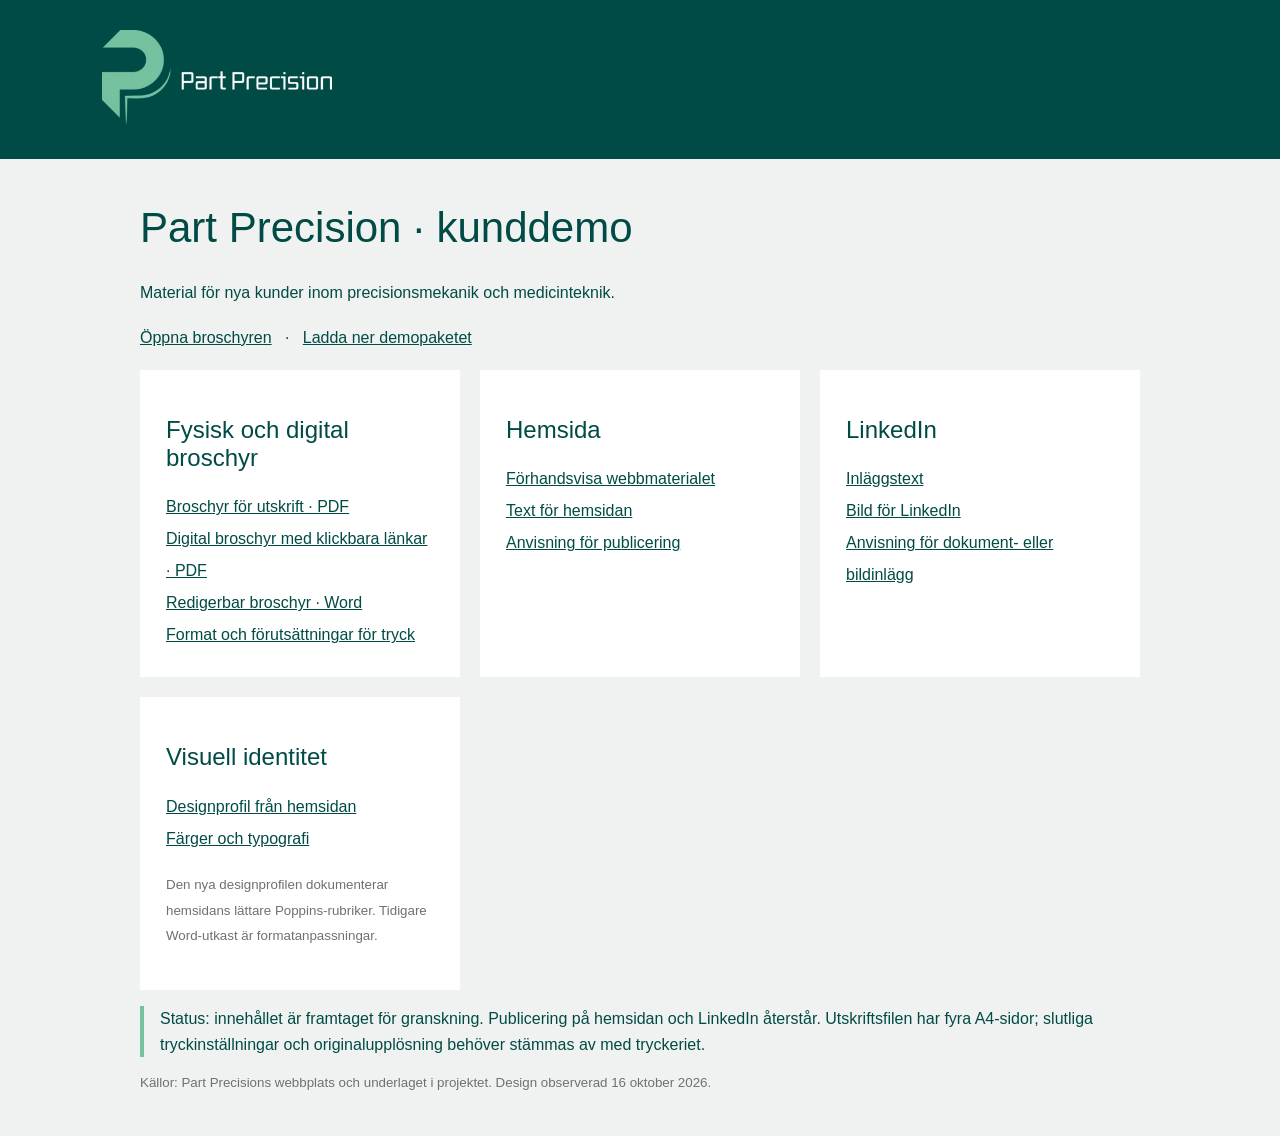
==== index.html @ 2785ad27 "Publicera Part Precision kunddemo och marknadsmaterial" ====
<!doctype html><html lang="sv"><meta charset="utf-8"><meta name="viewport" content="width=device-width,initial-scale=1"><title>Part Precision – kunddemo</title><meta name="robots" content="noindex,nofollow"><style>html{scroll-behavior:smooth}body{margin:0;background:#f0f2f1;color:#004b45;font-family:Arial,sans-serif}header{background:#004b45;padding:30px 8%}header img{width:230px}main{max-width:1000px;margin:45px auto;padding:0 24px}h1{font-size:42px;font-weight:400}h2{font-size:24px;font-weight:400}.grid{display:grid;grid-template-columns:repeat(auto-fit,minmax(280px,1fr));gap:20px}article{padding:26px;background:white}a{color:#004b45;line-height:2}p{line-height:1.6}.note{border-left:4px solid #76c1a0;padding-left:16px}small{color:#707070}</style><header><img src="logo-horizontal-light.png" alt="Part Precision"></header><main><h1>Part Precision · kunddemo</h1><p>Material för nya kunder inom precisionsmekanik och medicinteknik.</p><p><a href="broschyr-digital.pdf">Öppna broschyren</a> &nbsp; · &nbsp; <a href="Part_Precision_demopaket.zip">Ladda ner demopaketet</a></p><div class="grid"><article><h2>Fysisk och digital broschyr</h2><a href="broschyr-utskrift.pdf">Broschyr för utskrift · PDF</a><br><a href="broschyr-digital.pdf">Digital broschyr med klickbara länkar · PDF</a><br><a href="broschyr-redigerbar.docx">Redigerbar broschyr · Word</a><br><a href="om-utskrift-och-tryck.txt">Format och förutsättningar för tryck</a></article><article><h2>Hemsida</h2><a href="webbpreview.html">Förhandsvisa webbmaterialet</a><br><a href="webbtext.txt">Text för hemsidan</a><br><a href="hemsida-publicering.txt">Anvisning för publicering</a></article><article><h2>LinkedIn</h2><a href="linkedin-text.txt">Inläggstext</a><br><a href="linkedin-bild.png">Bild för LinkedIn</a><br><a href="linkedin-publicering.txt">Anvisning för dokument- eller bildinlägg</a></article><article><h2>Visuell identitet</h2><a href="designprofil.md">Designprofil från hemsidan</a><br><a href="tokens.css">Färger och typografi</a><br><p><small>Den nya designprofilen dokumenterar hemsidans lättare Poppins-rubriker. Tidigare Word-utkast är formatanpassningar.</small></p></article></div><p class="note">Status: innehållet är framtaget för granskning. Publicering på hemsidan och LinkedIn återstår. Utskriftsfilen har fyra A4-sidor; slutliga tryckinställningar och originalupplösning behöver stämmas av med tryckeriet.</p><small>Källor: Part Precisions webbplats och underlaget i projektet. Design observerad 16 oktober 2026.</small></main></html>
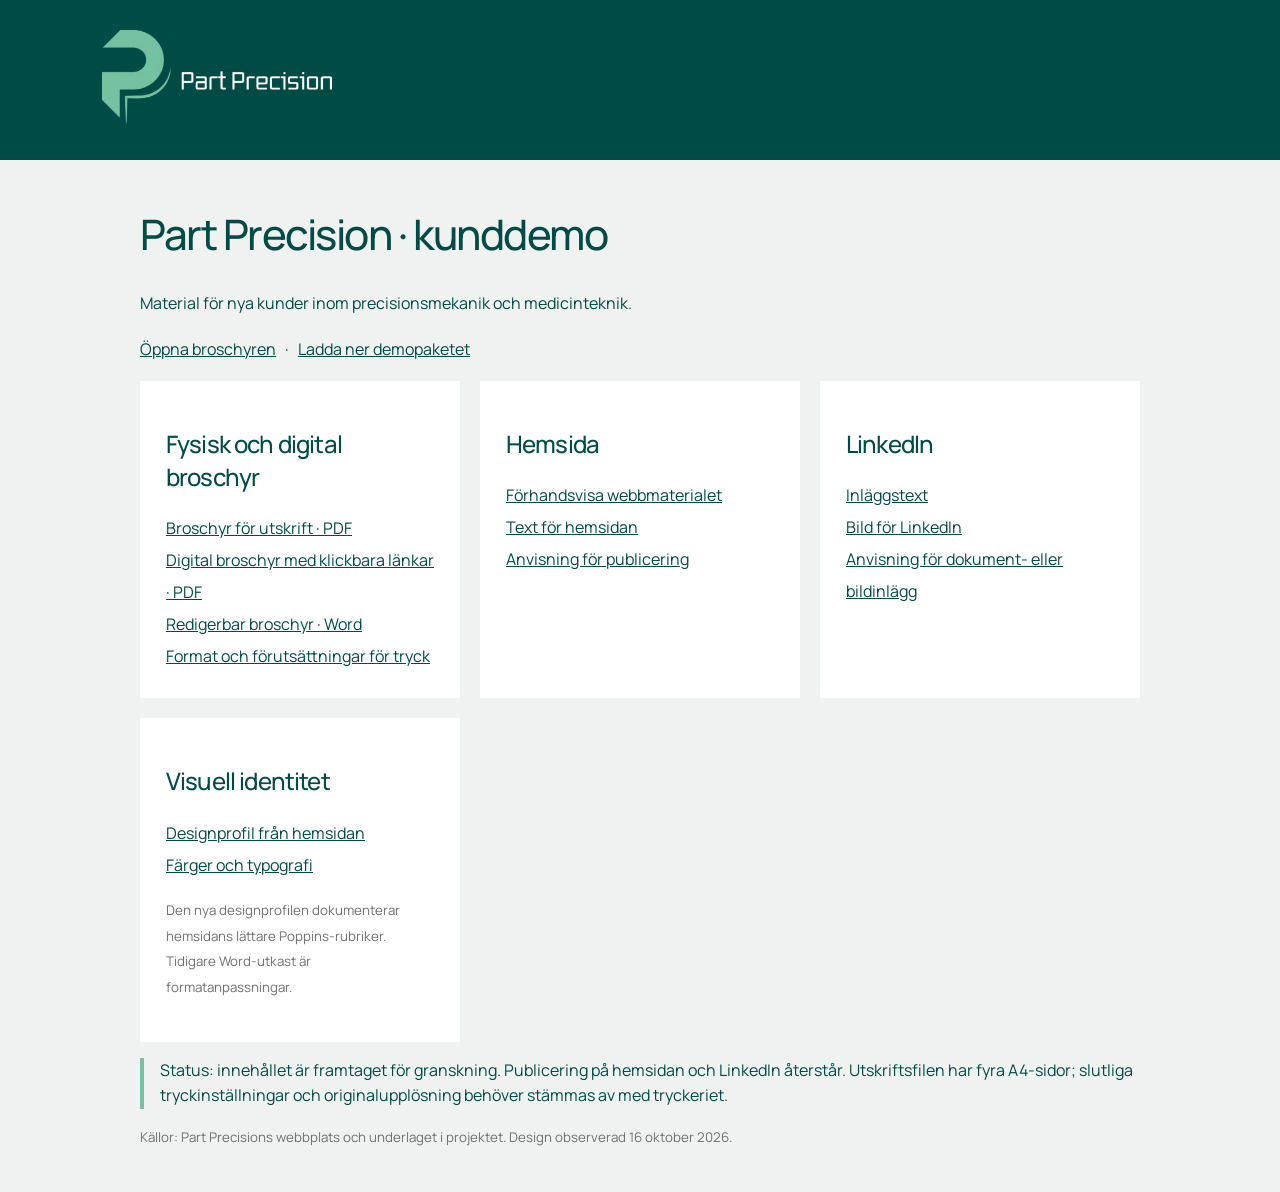
==== commit 7f7fc8d6: "Update web typography to Manrope" ====
--- a/index.html
+++ b/index.html
@@ -1 +1 @@
-<!doctype html><html lang="sv"><meta charset="utf-8"><meta name="viewport" content="width=device-width,initial-scale=1"><title>Part Precision – kunddemo</title><meta name="robots" content="noindex,nofollow"><style>html{scroll-behavior:smooth}body{margin:0;background:#f0f2f1;color:#004b45;font-family:Arial,sans-serif}header{background:#004b45;padding:30px 8%}header img{width:230px}main{max-width:1000px;margin:45px auto;padding:0 24px}h1{font-size:42px;font-weight:400}h2{font-size:24px;font-weight:400}.grid{display:grid;grid-template-columns:repeat(auto-fit,minmax(280px,1fr));gap:20px}article{padding:26px;background:white}a{color:#004b45;line-height:2}p{line-height:1.6}.note{border-left:4px solid #76c1a0;padding-left:16px}small{color:#707070}</style><header><img src="logo-horizontal-light.png" alt="Part Precision"></header><main><h1>Part Precision · kunddemo</h1><p>Material för nya kunder inom precisionsmekanik och medicinteknik.</p><p><a href="broschyr-digital.pdf">Öppna broschyren</a> &nbsp; · &nbsp; <a href="Part_Precision_demopaket.zip">Ladda ner demopaketet</a></p><div class="grid"><article><h2>Fysisk och digital broschyr</h2><a href="broschyr-utskrift.pdf">Broschyr för utskrift · PDF</a><br><a href="broschyr-digital.pdf">Digital broschyr med klickbara länkar · PDF</a><br><a href="broschyr-redigerbar.docx">Redigerbar broschyr · Word</a><br><a href="om-utskrift-och-tryck.txt">Format och förutsättningar för tryck</a></article><article><h2>Hemsida</h2><a href="webbpreview.html">Förhandsvisa webbmaterialet</a><br><a href="webbtext.txt">Text för hemsidan</a><br><a href="hemsida-publicering.txt">Anvisning för publicering</a></article><article><h2>LinkedIn</h2><a href="linkedin-text.txt">Inläggstext</a><br><a href="linkedin-bild.png">Bild för LinkedIn</a><br><a href="linkedin-publicering.txt">Anvisning för dokument- eller bildinlägg</a></article><article><h2>Visuell identitet</h2><a href="designprofil.md">Designprofil från hemsidan</a><br><a href="tokens.css">Färger och typografi</a><br><p><small>Den nya designprofilen dokumenterar hemsidans lättare Poppins-rubriker. Tidigare Word-utkast är formatanpassningar.</small></p></article></div><p class="note">Status: innehållet är framtaget för granskning. Publicering på hemsidan och LinkedIn återstår. Utskriftsfilen har fyra A4-sidor; slutliga tryckinställningar och originalupplösning behöver stämmas av med tryckeriet.</p><small>Källor: Part Precisions webbplats och underlaget i projektet. Design observerad 16 oktober 2026.</small></main></html>+<!doctype html><html lang="sv"><meta charset="utf-8"><meta name="viewport" content="width=device-width,initial-scale=1"><title>Part Precision – kunddemo</title><meta name="robots" content="noindex,nofollow"><link rel="preconnect" href="https://fonts.googleapis.com"><link rel="preconnect" href="https://fonts.gstatic.com" crossorigin><link href="https://fonts.googleapis.com/css2?family=Manrope:wght@400;500;600&display=swap" rel="stylesheet"><link rel="stylesheet" href="typography.css"><style>html{scroll-behavior:smooth}body{margin:0;background:#f0f2f1;color:#004b45;font-family:var(--pp-font)}header{background:#004b45;padding:30px 8%}header img{width:230px}main{max-width:1000px;margin:45px auto;padding:0 24px}h1{font-size:42px;font-weight:500}h2{font-size:24px;font-weight:500}.grid{display:grid;grid-template-columns:repeat(auto-fit,minmax(280px,1fr));gap:20px}article{padding:26px;background:white}a{color:#004b45;line-height:2}p{line-height:1.6}.note{border-left:4px solid #76c1a0;padding-left:16px}small{color:#707070}</style><header><img src="logo-horizontal-light.png" alt="Part Precision"></header><main><h1>Part Precision · kunddemo</h1><p>Material för nya kunder inom precisionsmekanik och medicinteknik.</p><p><a href="broschyr-digital.pdf">Öppna broschyren</a> &nbsp; · &nbsp; <a href="Part_Precision_demopaket.zip">Ladda ner demopaketet</a></p><div class="grid"><article><h2>Fysisk och digital broschyr</h2><a href="broschyr-utskrift.pdf">Broschyr för utskrift · PDF</a><br><a href="broschyr-digital.pdf">Digital broschyr med klickbara länkar · PDF</a><br><a href="broschyr-redigerbar.docx">Redigerbar broschyr · Word</a><br><a href="om-utskrift-och-tryck.txt">Format och förutsättningar för tryck</a></article><article><h2>Hemsida</h2><a href="webbpreview.html">Förhandsvisa webbmaterialet</a><br><a href="webbtext.txt">Text för hemsidan</a><br><a href="hemsida-publicering.txt">Anvisning för publicering</a></article><article><h2>LinkedIn</h2><a href="linkedin-text.txt">Inläggstext</a><br><a href="linkedin-bild.png">Bild för LinkedIn</a><br><a href="linkedin-publicering.txt">Anvisning för dokument- eller bildinlägg</a></article><article><h2>Visuell identitet</h2><a href="designprofil.md">Designprofil från hemsidan</a><br><a href="tokens.css">Färger och typografi</a><br><p><small>Den nya designprofilen dokumenterar hemsidans lättare Poppins-rubriker. Tidigare Word-utkast är formatanpassningar.</small></p></article></div><p class="note">Status: innehållet är framtaget för granskning. Publicering på hemsidan och LinkedIn återstår. Utskriftsfilen har fyra A4-sidor; slutliga tryckinställningar och originalupplösning behöver stämmas av med tryckeriet.</p><small>Källor: Part Precisions webbplats och underlaget i projektet. Design observerad 16 oktober 2026.</small></main></html>
--- a/typography.css
+++ b/typography.css
@@ -0,0 +1,13 @@
+/* Typography chosen for the web demo. */
+:root {
+  --pp-font: 'Manrope', 'Avenir Next', Arial, sans-serif;
+}
+body {
+  font-family: var(--pp-font);
+  font-weight: 400;
+  -webkit-font-smoothing: antialiased;
+}
+h1, h2, h3 {
+  letter-spacing: -0.035em;
+  font-weight: 500;
+}
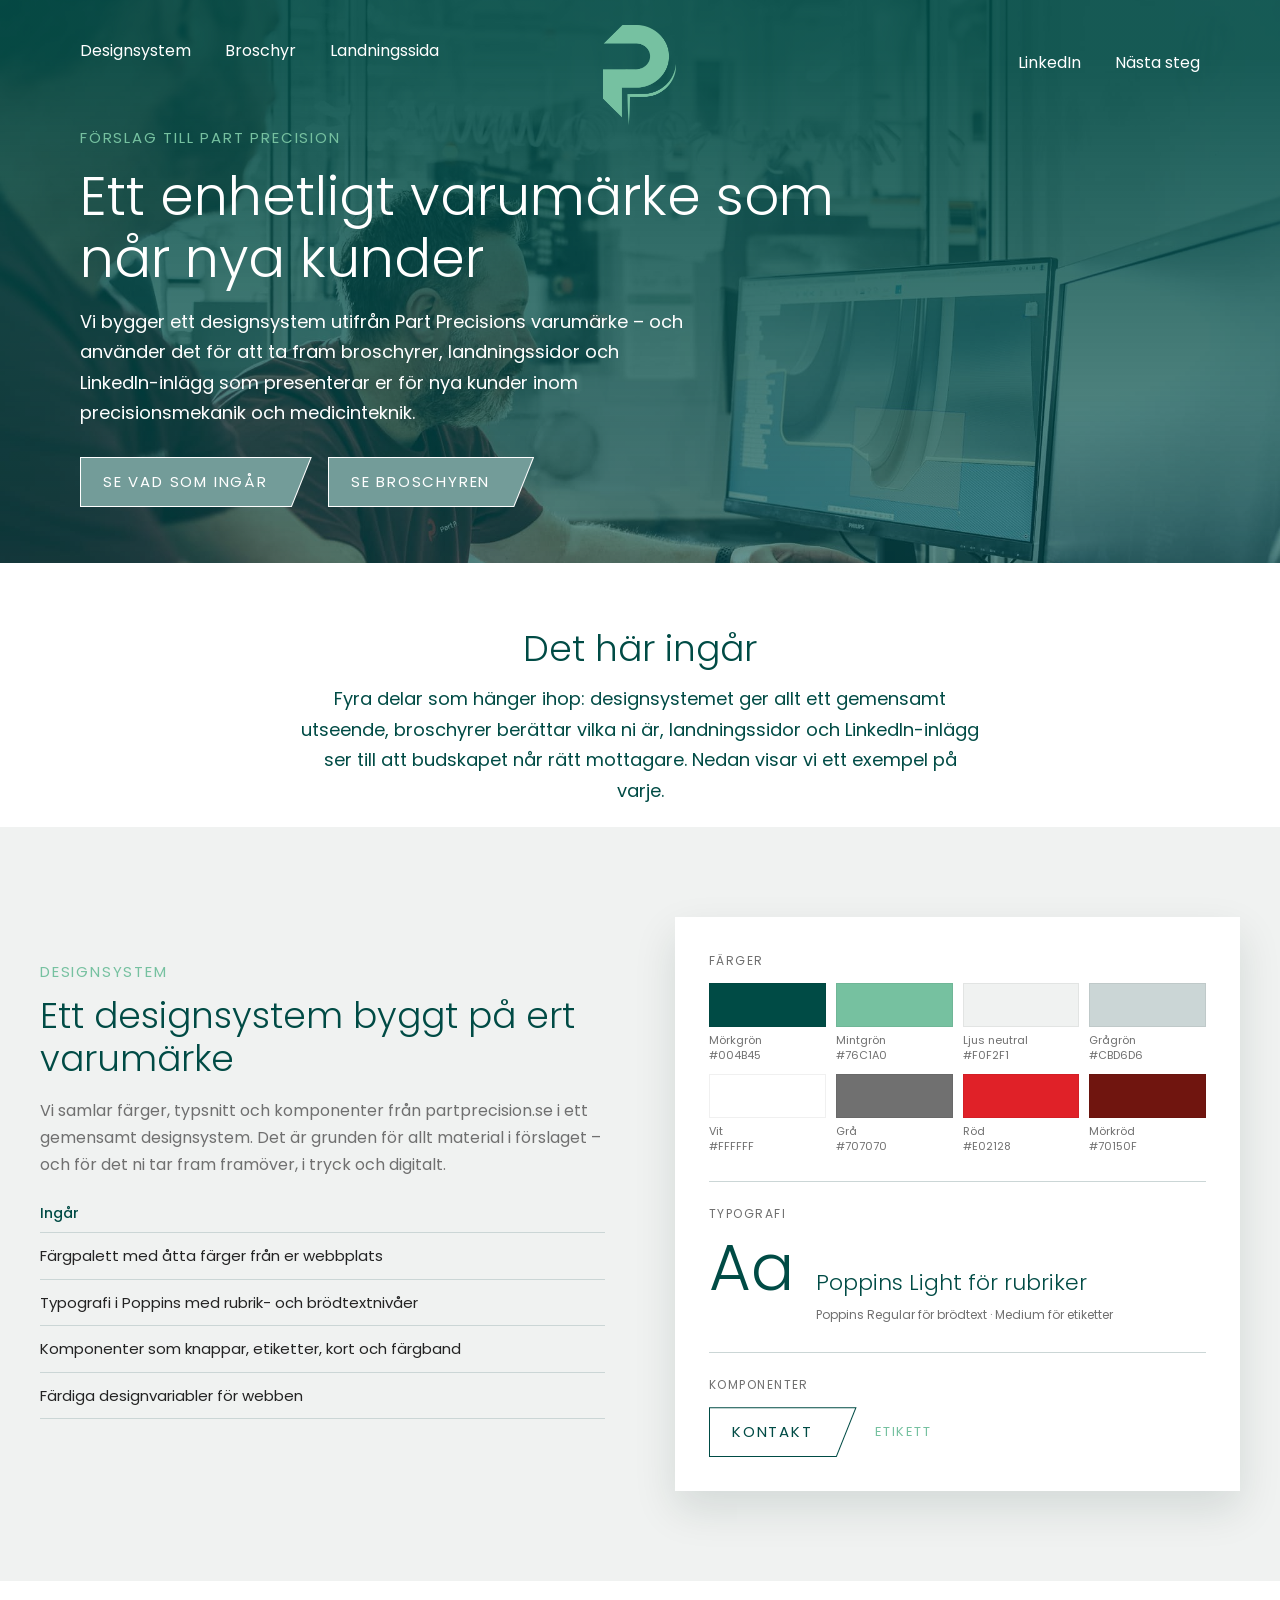
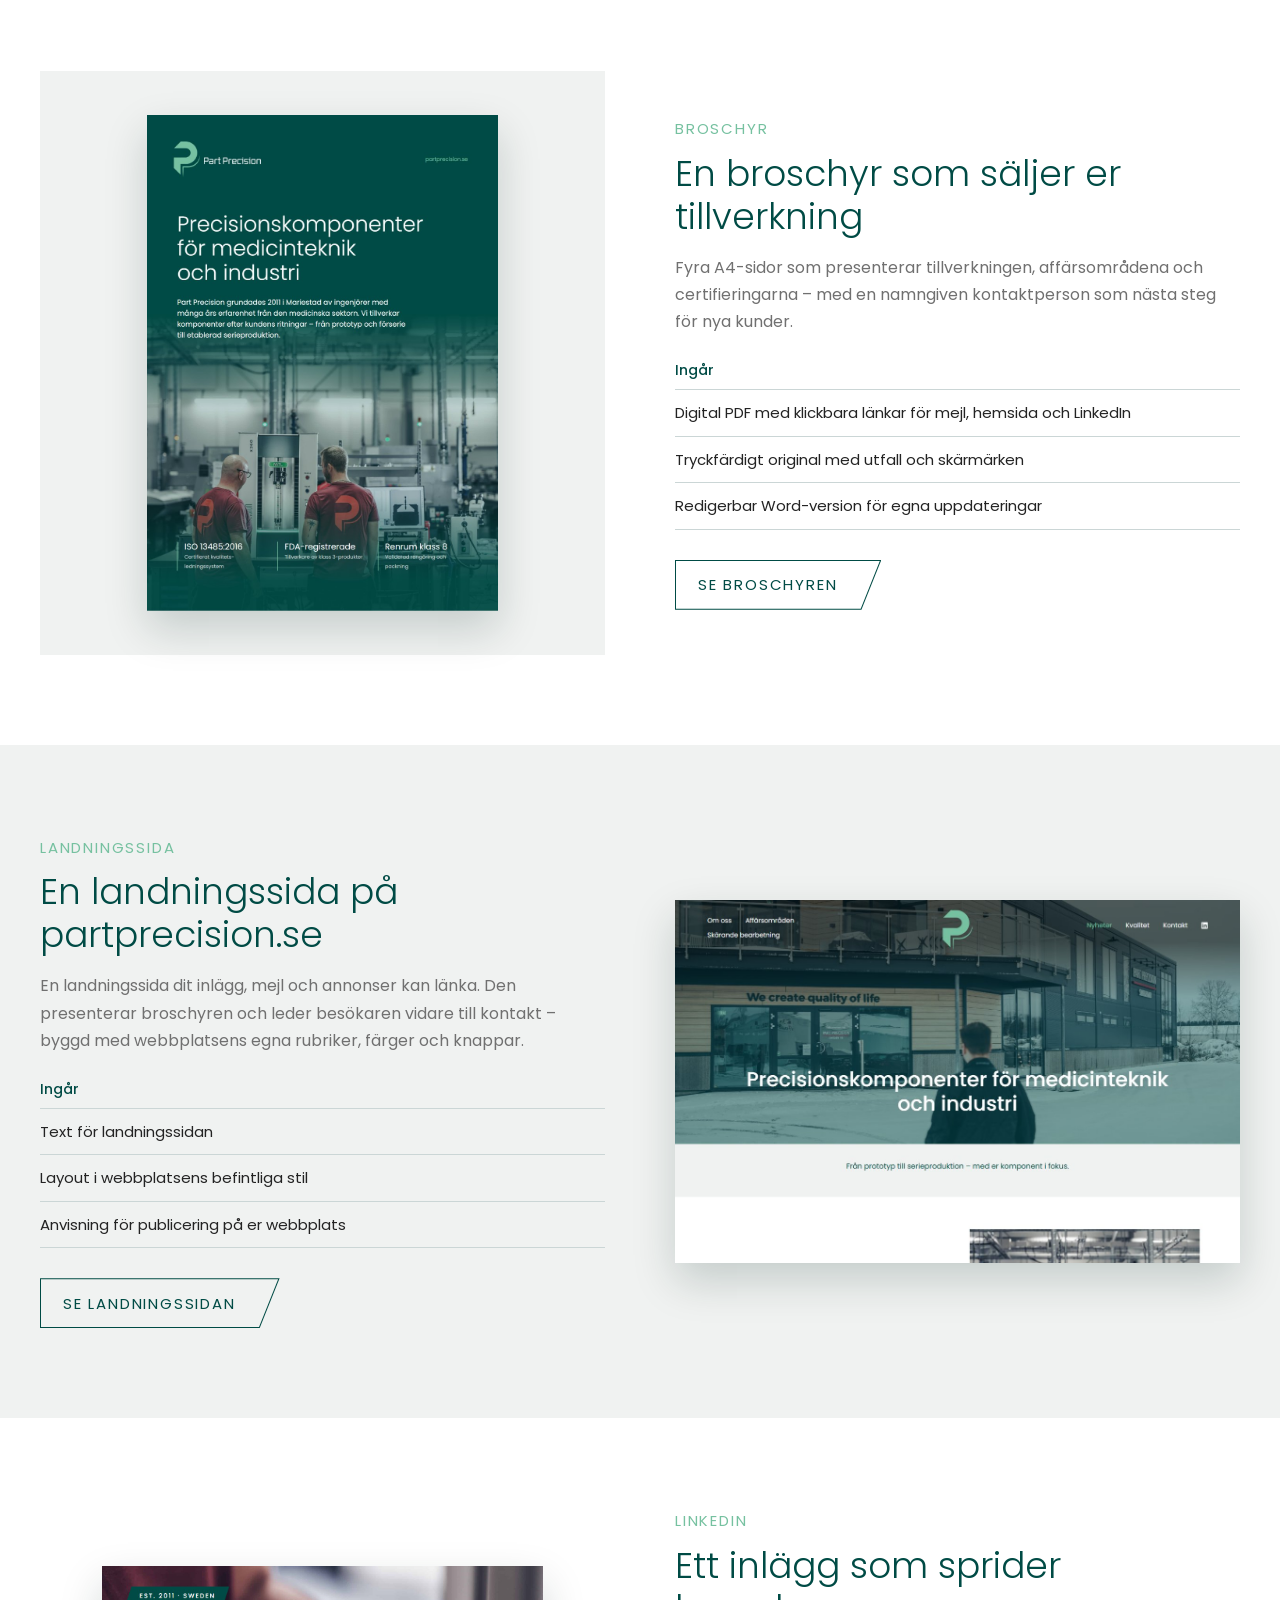
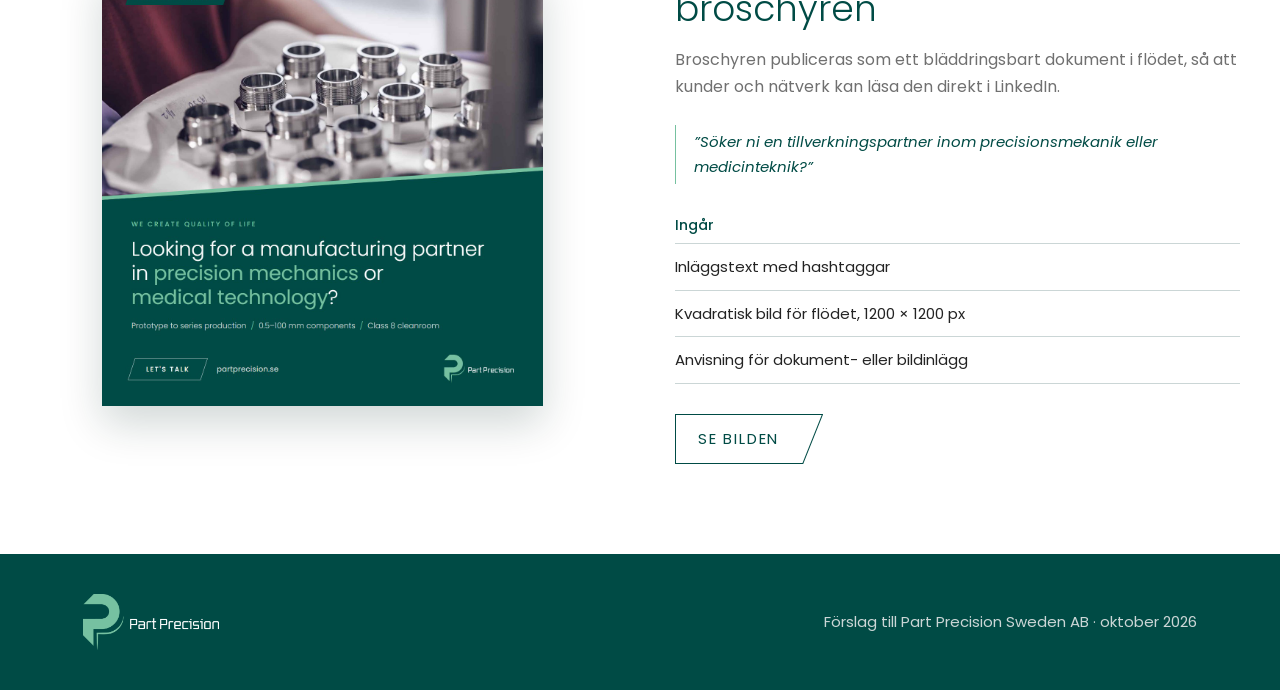
==== commit 4968f111: "Rebuild as proposal for Part Precision with new brochure and design system - index.html is now a pro" ====
--- a/index.html
+++ b/index.html
@@ -1 +1,754 @@
-<!doctype html><html lang="sv"><meta charset="utf-8"><meta name="viewport" content="width=device-width,initial-scale=1"><title>Part Precision – kunddemo</title><meta name="robots" content="noindex,nofollow"><link rel="preconnect" href="https://fonts.googleapis.com"><link rel="preconnect" href="https://fonts.gstatic.com" crossorigin><link href="https://fonts.googleapis.com/css2?family=Manrope:wght@400;500;600&display=swap" rel="stylesheet"><link rel="stylesheet" href="typography.css"><style>html{scroll-behavior:smooth}body{margin:0;background:#f0f2f1;color:#004b45;font-family:var(--pp-font)}header{background:#004b45;padding:30px 8%}header img{width:230px}main{max-width:1000px;margin:45px auto;padding:0 24px}h1{font-size:42px;font-weight:500}h2{font-size:24px;font-weight:500}.grid{display:grid;grid-template-columns:repeat(auto-fit,minmax(280px,1fr));gap:20px}article{padding:26px;background:white}a{color:#004b45;line-height:2}p{line-height:1.6}.note{border-left:4px solid #76c1a0;padding-left:16px}small{color:#707070}</style><header><img src="logo-horizontal-light.png" alt="Part Precision"></header><main><h1>Part Precision · kunddemo</h1><p>Material för nya kunder inom precisionsmekanik och medicinteknik.</p><p><a href="broschyr-digital.pdf">Öppna broschyren</a> &nbsp; · &nbsp; <a href="Part_Precision_demopaket.zip">Ladda ner demopaketet</a></p><div class="grid"><article><h2>Fysisk och digital broschyr</h2><a href="broschyr-utskrift.pdf">Broschyr för utskrift · PDF</a><br><a href="broschyr-digital.pdf">Digital broschyr med klickbara länkar · PDF</a><br><a href="broschyr-redigerbar.docx">Redigerbar broschyr · Word</a><br><a href="om-utskrift-och-tryck.txt">Format och förutsättningar för tryck</a></article><article><h2>Hemsida</h2><a href="webbpreview.html">Förhandsvisa webbmaterialet</a><br><a href="webbtext.txt">Text för hemsidan</a><br><a href="hemsida-publicering.txt">Anvisning för publicering</a></article><article><h2>LinkedIn</h2><a href="linkedin-text.txt">Inläggstext</a><br><a href="linkedin-bild.png">Bild för LinkedIn</a><br><a href="linkedin-publicering.txt">Anvisning för dokument- eller bildinlägg</a></article><article><h2>Visuell identitet</h2><a href="designprofil.md">Designprofil från hemsidan</a><br><a href="tokens.css">Färger och typografi</a><br><p><small>Den nya designprofilen dokumenterar hemsidans lättare Poppins-rubriker. Tidigare Word-utkast är formatanpassningar.</small></p></article></div><p class="note">Status: innehållet är framtaget för granskning. Publicering på hemsidan och LinkedIn återstår. Utskriftsfilen har fyra A4-sidor; slutliga tryckinställningar och originalupplösning behöver stämmas av med tryckeriet.</p><small>Källor: Part Precisions webbplats och underlaget i projektet. Design observerad 16 oktober 2026.</small></main></html>+<!doctype html>
+<html lang="sv">
+<meta charset="utf-8">
+<meta name="viewport" content="width=device-width,initial-scale=1">
+<title>Förslag till Part Precision – designsystem och material för nya kunder</title>
+<meta name="robots" content="noindex,nofollow">
+<link rel="preconnect" href="https://fonts.googleapis.com">
+<link rel="preconnect" href="https://fonts.gstatic.com" crossorigin>
+<link href="https://fonts.googleapis.com/css2?family=Poppins:wght@300;400;500&display=swap" rel="stylesheet">
+<link rel="stylesheet" href="kalla/tokens.css">
+<style>
+    /* Layout and type follow partprecision.se/sv/ (same patterns as webbpreview.html). */
+    * {
+        box-sizing: border-box
+    }
+
+    html {
+        scroll-behavior: smooth
+    }
+
+    body {
+        margin: 0;
+        font-family: var(--pp-font);
+        font-size: 15px;
+        line-height: 1.7;
+        color: var(--pp-grey);
+        background: #fff
+    }
+
+    h1, h2, h3, p {
+        margin: 0
+    }
+
+    a {
+        color: var(--pp-green)
+    }
+
+    img {
+        display: block;
+        max-width: 100%
+    }
+
+    /* ---------- Hero with transparent header ---------- */
+    .hero {
+        min-height: 440px;
+        padding: 25px 80px 56px;
+        display: flex;
+        flex-direction: column;
+        color: #fff;
+        background:
+            linear-gradient(rgba(0, 75, 69, .9) 10%, rgba(0, 75, 69, .6) 100%),
+            url("bilder/foto-samarbete.jpg") center 40% / cover no-repeat var(--pp-green)
+    }
+
+    .site-header {
+        display: grid;
+        grid-template-columns: 1fr auto 1fr;
+        align-items: start
+    }
+
+    .site-header ul {
+        list-style: none;
+        margin: 0;
+        padding: 10px 0 0;
+        display: flex;
+        flex-wrap: wrap;
+        gap: 4px 34px;
+        font-size: 16px
+    }
+
+    .site-header nav.right ul {
+        justify-content: flex-end;
+        padding-top: 22px
+    }
+
+    .site-header nav a {
+        color: #fff;
+        text-decoration: none;
+        line-height: 32px;
+        transition: color .2s
+    }
+
+    .site-header nav a:hover,
+    .site-header nav a:focus-visible {
+        color: var(--pp-mint)
+    }
+
+    .site-header .logo img {
+        height: 100px;
+        width: auto
+    }
+
+    .hero .title {
+        margin: auto 0 0;
+        max-width: 780px
+    }
+
+    .eyebrow {
+        font-size: 15px;
+        letter-spacing: .12em;
+        text-transform: uppercase;
+        color: var(--pp-mint);
+        margin-bottom: 14px
+    }
+
+    .hero h1 {
+        font-size: 54px;
+        line-height: 1.15;
+        font-weight: 300;
+        color: #fff
+    }
+
+    .hero .lead {
+        margin-top: 18px;
+        font-size: 18px;
+        line-height: 1.7;
+        max-width: 620px
+    }
+
+    .actions {
+        display: flex;
+        flex-wrap: wrap;
+        gap: 16px;
+        margin-top: 28px
+    }
+
+    /* Outline button with slanted right edge, after the site's SVG buttons. */
+    .pp-button {
+        --edge: var(--pp-green);
+        --fill: #fff;
+        --text: var(--pp-green);
+        position: relative;
+        display: inline-flex;
+        align-items: center;
+        height: 50px;
+        padding: 0 44px 0 23px;
+        font-size: 15px;
+        letter-spacing: .12em;
+        text-transform: uppercase;
+        text-decoration: none;
+        color: var(--text);
+        background: var(--edge);
+        clip-path: polygon(0 0, 100% 0, calc(100% - 20px) 100%, 0 100%);
+        transition: color .2s
+    }
+
+    .pp-button::before {
+        content: "";
+        position: absolute;
+        inset: 1px;
+        background: var(--fill);
+        clip-path: polygon(0 0, calc(100% - .5px) 0, calc(100% - 19.7px) 100%, 0 100%);
+        transition: background .2s
+    }
+
+    .pp-button span {
+        position: relative
+    }
+
+    .pp-button:hover,
+    .pp-button:focus-visible {
+        --fill: var(--pp-mint);
+        --text: var(--pp-green);
+        outline: none
+    }
+
+    .hero .pp-button,
+    .alt .pp-button {
+        --fill: var(--pp-neutral)
+    }
+
+    .hero .pp-button {
+        --edge: #fff;
+        --fill: rgba(0, 75, 69, .55);
+        --text: #fff
+    }
+
+    .hero .pp-button:hover,
+    .hero .pp-button:focus-visible,
+    .alt .pp-button:hover,
+    .alt .pp-button:focus-visible {
+        --fill: var(--pp-mint);
+        --text: var(--pp-green)
+    }
+
+    /* ---------- Sections ---------- */
+    .section {
+        padding: 90px 30px;
+        scroll-margin-top: 0
+    }
+
+    .alt {
+        background: var(--pp-neutral)
+    }
+
+    .inner {
+        max-width: 1200px;
+        margin: 0 auto
+    }
+
+    .intro {
+        padding-top: 64px;
+        padding-bottom: 20px;
+        text-align: center
+    }
+
+    .intro h2,
+    .section h2 {
+        font-size: 36px;
+        line-height: 1.2;
+        font-weight: 300;
+        color: var(--pp-green)
+    }
+
+    .intro p {
+        max-width: 680px;
+        margin: 14px auto 0;
+        font-size: 18px;
+        color: var(--pp-green)
+    }
+
+    /* Deliverable: preview on one side, description on the other */
+    .deliverable .inner {
+        display: grid;
+        grid-template-columns: 1fr 1fr;
+        gap: 70px;
+        align-items: center
+    }
+
+    .deliverable.flip .preview {
+        order: 2
+    }
+
+    .preview {
+        display: flex;
+        justify-content: center
+    }
+
+    .preview img {
+        box-shadow: 0 18px 40px rgba(0, 40, 36, .18)
+    }
+
+    .preview.brochure {
+        background: var(--pp-neutral);
+        padding: 44px 0
+    }
+
+    .preview.brochure img {
+        width: 62%
+    }
+
+    .preview.social img {
+        width: 78%
+    }
+
+    .deliverable .label {
+        font-size: 15px;
+        letter-spacing: .12em;
+        text-transform: uppercase;
+        color: var(--pp-mint);
+        margin-bottom: 10px
+    }
+
+    .deliverable .desc {
+        margin: 16px 0 24px;
+        font-size: 16px
+    }
+
+    .deliverable h3 {
+        font-size: 14px;
+        font-weight: 500;
+        color: var(--pp-green);
+        margin-bottom: 6px
+    }
+
+    .included {
+        list-style: none;
+        margin: 0 0 30px;
+        padding: 0
+    }
+
+    .included li {
+        padding: 10px 0;
+        border-top: 1px solid var(--pp-grey-green);
+        color: #232323
+    }
+
+    .included li:last-child {
+        border-bottom: 1px solid var(--pp-grey-green)
+    }
+
+    .quote {
+        margin: 0 0 30px;
+        padding: 4px 0 4px 18px;
+        border-left: 1px solid var(--pp-mint);
+        color: var(--pp-green);
+        font-style: italic
+    }
+
+    /* Design system preview: colours, type and a component, drawn live from the tokens */
+    .preview.system {
+        display: block;
+        background: #fff;
+        padding: 34px;
+        box-shadow: 0 18px 40px rgba(0, 40, 36, .12)
+    }
+
+    .system .part + .part {
+        margin-top: 26px;
+        padding-top: 22px;
+        border-top: 1px solid var(--pp-grey-green)
+    }
+
+    .system .part-title {
+        font-size: 12px;
+        letter-spacing: .12em;
+        text-transform: uppercase;
+        color: var(--pp-grey);
+        margin-bottom: 12px
+    }
+
+    .swatches {
+        display: grid;
+        grid-template-columns: repeat(4, 1fr);
+        gap: 10px;
+        list-style: none;
+        margin: 0;
+        padding: 0
+    }
+
+    .swatches li {
+        font-size: 11px;
+        line-height: 1.4;
+        color: var(--pp-grey)
+    }
+
+    .swatches span {
+        display: block;
+        height: 44px;
+        margin-bottom: 6px;
+        border: 1px solid rgba(0, 0, 0, .06)
+    }
+
+    .type-scale {
+        display: grid;
+        grid-template-columns: auto 1fr;
+        gap: 4px 22px;
+        align-items: baseline
+    }
+
+    .type-scale .aa {
+        grid-row: span 2;
+        font-size: 64px;
+        font-weight: 300;
+        line-height: 1;
+        color: var(--pp-green)
+    }
+
+    .type-scale .sample-h {
+        font-size: 22px;
+        font-weight: 300;
+        color: var(--pp-green)
+    }
+
+    .type-scale small {
+        font-size: 12px;
+        color: var(--pp-grey)
+    }
+
+    .components {
+        display: flex;
+        flex-wrap: wrap;
+        align-items: center;
+        gap: 18px
+    }
+
+    .components .chip {
+        font-size: 13px;
+        letter-spacing: .12em;
+        text-transform: uppercase;
+        color: var(--pp-mint)
+    }
+
+    .components .pp-button {
+        --fill: #fff;
+        pointer-events: none
+    }
+
+    /* ---------- Profile band ---------- */
+    .profile {
+        background: var(--pp-green);
+        color: #fff
+    }
+
+    .profile h2 {
+        color: #fff;
+        margin-bottom: 40px
+    }
+
+    .points {
+        display: grid;
+        grid-template-columns: repeat(3, 1fr);
+        gap: 40px;
+        list-style: none;
+        margin: 0;
+        padding: 0
+    }
+
+    .points li {
+        border-left: 1px solid var(--pp-mint);
+        padding-left: 20px
+    }
+
+    .points strong {
+        display: block;
+        font-weight: 400;
+        font-size: 18px;
+        color: var(--pp-mint);
+        margin-bottom: 6px
+    }
+
+    /* ---------- Next steps ---------- */
+    .steps {
+        counter-reset: step;
+        display: grid;
+        grid-template-columns: repeat(3, 1fr);
+        gap: 30px;
+        list-style: none;
+        margin: 40px 0 0;
+        padding: 0
+    }
+
+    .steps li {
+        counter-increment: step;
+        background: #fff;
+        padding: 34px 34px 30px
+    }
+
+    .steps li::before {
+        content: counter(step);
+        display: block;
+        font-size: 40px;
+        font-weight: 300;
+        line-height: 1;
+        color: var(--pp-mint);
+        margin-bottom: 16px
+    }
+
+    .steps strong {
+        display: block;
+        font-weight: 400;
+        font-size: 20px;
+        color: var(--pp-green);
+        margin-bottom: 6px
+    }
+
+    /* ---------- Footer ---------- */
+    .site-footer {
+        background: var(--pp-green);
+        color: #fff;
+        padding: 40px 83px;
+        display: flex;
+        align-items: center;
+        justify-content: space-between;
+        gap: 24px
+    }
+
+    .site-footer img {
+        height: 56px;
+        width: auto
+    }
+
+    .site-footer p {
+        color: var(--pp-grey-green);
+        text-align: right
+    }
+
+    /* ---------- Responsive ---------- */
+    @media (max-width: 1000px) {
+        .hero {
+            padding: 20px 24px 44px;
+            min-height: 0
+        }
+
+        .site-header {
+            grid-template-columns: 1fr
+        }
+
+        .site-header nav {
+            display: none
+        }
+
+        .site-header .logo img {
+            height: 72px
+        }
+
+        .hero .title {
+            margin-top: 40px
+        }
+
+        .hero h1 {
+            font-size: 42px
+        }
+
+        .deliverable .inner,
+        .points,
+        .steps {
+            grid-template-columns: 1fr
+        }
+
+        .deliverable .inner {
+            gap: 36px
+        }
+
+        .deliverable.flip .preview {
+            order: 0
+        }
+
+        .site-footer {
+            padding: 32px 24px;
+            flex-direction: column;
+            align-items: flex-start
+        }
+
+        .site-footer p {
+            text-align: left
+        }
+    }
+
+    @media (max-width: 560px) {
+        .hero {
+            padding: 16px 16px 40px
+        }
+
+        .hero h1 {
+            font-size: 34px
+        }
+
+        .hero .lead,
+        .intro p {
+            font-size: 16px
+        }
+
+        .section {
+            padding: 60px 16px
+        }
+
+        .intro {
+            padding-top: 48px;
+            padding-bottom: 0
+        }
+
+        .intro h2,
+        .section h2 {
+            font-size: 28px
+        }
+
+        .preview.brochure {
+            padding: 28px 0
+        }
+
+        .steps li {
+            padding: 26px 22px
+        }
+    }
+</style>
+
+<div class="hero">
+    <header class="site-header">
+        <nav class="left" aria-label="Innehåll">
+            <ul>
+                <li><a href="#designsystem">Designsystem</a></li>
+                <li><a href="#broschyr">Broschyr</a></li>
+                <li><a href="#landningssida">Landningssida</a></li>
+            </ul>
+        </nav>
+        <a class="logo" href="#"><img src="bilder/logo-symbol.png" alt="Part Precision"></a>
+        <nav class="right" aria-label="Mer innehåll">
+            <ul>
+                <li><a href="#linkedin">LinkedIn</a></li>
+                <li><a href="#nasta-steg">Nästa steg</a></li>
+            </ul>
+        </nav>
+    </header>
+    <div class="title">
+        <p class="eyebrow">Förslag till Part Precision</p>
+        <h1>Ett enhetligt varumärke som når nya kunder</h1>
+        <p class="lead">Vi bygger ett designsystem utifrån Part Precisions varumärke – och använder det för att ta fram
+            broschyrer, landningssidor och LinkedIn-inlägg som presenterar er för nya kunder inom precisionsmekanik och
+            medicinteknik.</p>
+        <div class="actions">
+            <a class="pp-button" href="#ingar"><span>Se vad som ingår</span></a>
+            <a class="pp-button" target="_blank" href="material/broschyr-digital.pdf"><span>Se broschyren</span></a>
+        </div>
+    </div>
+</div>
+
+<main>
+    <section class="section intro" id="ingar">
+        <div class="inner">
+            <h2>Det här ingår</h2>
+            <p>Fyra delar som hänger ihop: designsystemet ger allt ett gemensamt utseende, broschyrer berättar vilka ni är,
+                landningssidor och LinkedIn-inlägg ser till att budskapet når rätt mottagare. Nedan visar vi ett exempel
+                på varje.</p>
+        </div>
+    </section>
+
+    <section class="section deliverable flip alt" id="designsystem">
+        <div class="inner">
+            <div class="preview system" aria-label="Utdrag ur designsystemet">
+                <div class="part">
+                    <p class="part-title">Färger</p>
+                    <ul class="swatches">
+                        <li><span style="background:#004B45"></span>Mörkgrön<br>#004B45</li>
+                        <li><span style="background:#76C1A0"></span>Mintgrön<br>#76C1A0</li>
+                        <li><span style="background:#F0F2F1"></span>Ljus neutral<br>#F0F2F1</li>
+                        <li><span style="background:#CBD6D6"></span>Grågrön<br>#CBD6D6</li>
+                        <li><span style="background:#FFFFFF"></span>Vit<br>#FFFFFF</li>
+                        <li><span style="background:#707070"></span>Grå<br>#707070</li>
+                        <li><span style="background:#E02128"></span>Röd<br>#E02128</li>
+                        <li><span style="background:#70150F"></span>Mörkröd<br>#70150F</li>
+                    </ul>
+                </div>
+                <div class="part">
+                    <p class="part-title">Typografi</p>
+                    <div class="type-scale">
+                        <span class="aa">Aa</span>
+                        <span class="sample-h">Poppins Light för rubriker</span>
+                        <small>Poppins Regular för brödtext · Medium för etiketter</small>
+                    </div>
+                </div>
+                <div class="part">
+                    <p class="part-title">Komponenter</p>
+                    <div class="components">
+                        <span class="pp-button" aria-hidden="true"><span>Kontakt</span></span>
+                        <span class="chip">Etikett</span>
+                    </div>
+                </div>
+            </div>
+            <div>
+                <p class="label">Designsystem</p>
+                <h2>Ett designsystem byggt på ert varumärke</h2>
+                <p class="desc">Vi samlar färger, typsnitt och komponenter från partprecision.se i ett gemensamt
+                    designsystem. Det är grunden för allt material i förslaget – och för det ni tar fram framöver, i tryck
+                    och digitalt.</p>
+                <h3>Ingår</h3>
+                <ul class="included">
+                    <li>Färgpalett med åtta färger från er webbplats</li>
+                    <li>Typografi i Poppins med rubrik- och brödtextnivåer</li>
+                    <li>Komponenter som knappar, etiketter, kort och färgband</li>
+                    <li>Färdiga designvariabler för webben</li>
+                </ul>
+            </div>
+        </div>
+    </section>
+
+    <section class="section deliverable" id="broschyr">
+        <div class="inner">
+            <div class="preview brochure">
+                <img src="bilder/forslag-broschyr.jpg" alt="Broschyrens omslag: Precisionskomponenter för medicinteknik och industri">
+            </div>
+            <div>
+                <p class="label">Broschyr</p>
+                <h2>En broschyr som säljer er tillverkning</h2>
+                <p class="desc">Fyra A4-sidor som presenterar tillverkningen, affärsområdena och certifieringarna – med en
+                    namngiven kontaktperson som nästa steg för nya kunder.</p>
+                <h3>Ingår</h3>
+                <ul class="included">
+                    <li>Digital PDF med klickbara länkar för mejl, hemsida och LinkedIn</li>
+                    <li>Tryckfärdigt original med utfall och skärmärken</li>
+                    <li>Redigerbar Word-version för egna uppdateringar</li>
+                </ul>
+                <a class="pp-button" target="_blank" href="material/broschyr-digital.pdf"><span>Se broschyren</span></a>
+            </div>
+        </div>
+    </section>
+
+    <section class="section deliverable flip alt" id="landningssida">
+        <div class="inner">
+            <div class="preview">
+                <img src="bilder/forslag-landningssida.jpg" alt="Förhandsvisning av broschyrsidan i partprecision.se:s utseende">
+            </div>
+            <div>
+                <p class="label">Landningssida</p>
+                <h2>En landningssida på partprecision.se</h2>
+                <p class="desc">En landningssida dit inlägg, mejl och annonser kan länka. Den presenterar broschyren och
+                    leder besökaren vidare till kontakt – byggd med webbplatsens egna rubriker, färger och knappar.</p>
+                <h3>Ingår</h3>
+                <ul class="included">
+                    <li>Text för landningssidan</li>
+                    <li>Layout i webbplatsens befintliga stil</li>
+                    <li>Anvisning för publicering på er webbplats</li>
+                </ul>
+                <a class="pp-button" target="_blank" href="material/landningssida.html"><span>Se landningssidan</span></a>
+            </div>
+        </div>
+    </section>
+
+    <section class="section deliverable" id="linkedin">
+        <div class="inner">
+            <div class="preview social">
+                <img src="bilder/linkedin-bild.jpg" alt="LinkedIn-bild: Looking for a manufacturing partner in precision mechanics or medical technology?">
+            </div>
+            <div>
+                <p class="label">LinkedIn</p>
+                <h2>Ett inlägg som sprider broschyren</h2>
+                <p class="desc">Broschyren publiceras som ett bläddringsbart dokument i flödet, så att kunder och nätverk
+                    kan läsa den direkt i LinkedIn.</p>
+                <p class="quote">”Söker ni en tillverkningspartner inom precisionsmekanik eller medicinteknik?”</p>
+                <h3>Ingår</h3>
+                <ul class="included">
+                    <li>Inläggstext med hashtaggar</li>
+                    <li>Kvadratisk bild för flödet, 1200 × 1200 px</li>
+                    <li>Anvisning för dokument- eller bildinlägg</li>
+                </ul>
+                <a class="pp-button" target="_blank" href="bilder/linkedin-bild.jpg"><span>Se bilden</span></a>
+            </div>
+        </div>
+    </section>
+
+    <!-- <section class="section profile">
+        <div class="inner">
+            <h2>Byggt på er egen profil</h2>
+            <ul class="points">
+                <li><strong>Era färger och typsnitt</strong>Mörkgrönt, mintgrönt och Poppins – hämtade direkt från
+                    partprecision.se.</li>
+                <li><strong>Era bilder och logotyp</strong>Foton från er egen produktion och era lokaler, i högsta
+                    tillgängliga upplösning.</li>
+                <li><strong>Fakta från er webbplats</strong>ISO 13485, FDA-registrering, renrum klass 8 och era
+                    affärsområden – inget påhittat.</li>
+            </ul>
+        </div>
+    </section> -->
+
+    <!-- <section class="section alt" id="nasta-steg">
+        <div class="inner">
+            <h2>Nästa steg</h2>
+            <ol class="steps">
+                <li><strong>Granskning</strong>Ni går igenom materialet och lämnar synpunkter på text och bild.</li>
+                <li><strong>Komplettering</strong>Vi justerar och lägger till det som gör materialet starkare, till exempel
+                    toleranser, maskinpark och kundexempel.</li>
+                <li><strong>Publicering och tryck</strong>Landningssidan publiceras på partprecision.se och
+                    inlägget på LinkedIn, och tryckoriginalet stäms av med ert tryckeri.</li>
+            </ol>
+        </div>
+    </section> -->
+</main>
+
+<footer class="site-footer">
+    <img src="bilder/logo-liggande.png" alt="Part Precision">
+    <p>Förslag till Part Precision Sweden AB · oktober 2026</p>
+</footer>
+
+</html>
--- a/kalla/tokens.css
+++ b/kalla/tokens.css
@@ -0,0 +1,27 @@
+/* Palette and font family observed at partprecision.se/sv/ on 2026-10-16.
+   Spacing and component sizes below are project adaptations. Font files are not bundled. */
+:root {
+  --pp-green: #004B45;
+  --pp-mint: #76C1A0;
+  --pp-white: #FFFFFF;
+  --pp-neutral: #F0F2F1;
+  --pp-grey-green: #CBD6D6;
+  --pp-grey: #707070;
+  --pp-red: #E02128;
+  --pp-dark-red: #70150F;
+  --pp-font: 'Poppins', Arial, Helvetica, sans-serif;
+  --pp-heading-weight: 300;
+  --pp-body-weight: 400;
+  --pp-space-unit: 8px;
+}
+.pp-heading { font-family: var(--pp-font); font-weight: var(--pp-heading-weight); line-height: 1.2; }
+.pp-body { font-family: var(--pp-font); font-weight: var(--pp-body-weight); line-height: 1.7; }
+/* Slanted outline references the website's SVG buttons. This CSS implementation is adapted. */
+.pp-action {
+  display: inline-flex; padding: 14px 28px; border: 1px solid currentColor;
+  color: var(--pp-green); background: transparent; transform: skewX(-20deg);
+  font: 400 15px var(--pp-font); letter-spacing: .12em; text-decoration: none;
+}
+.pp-action > span { transform: skewX(20deg); }
+.pp-action:hover, .pp-action:focus-visible { color: var(--pp-green); background: var(--pp-mint); }
+.pp-action:focus-visible { outline: 2px solid currentColor; outline-offset: 4px; }
